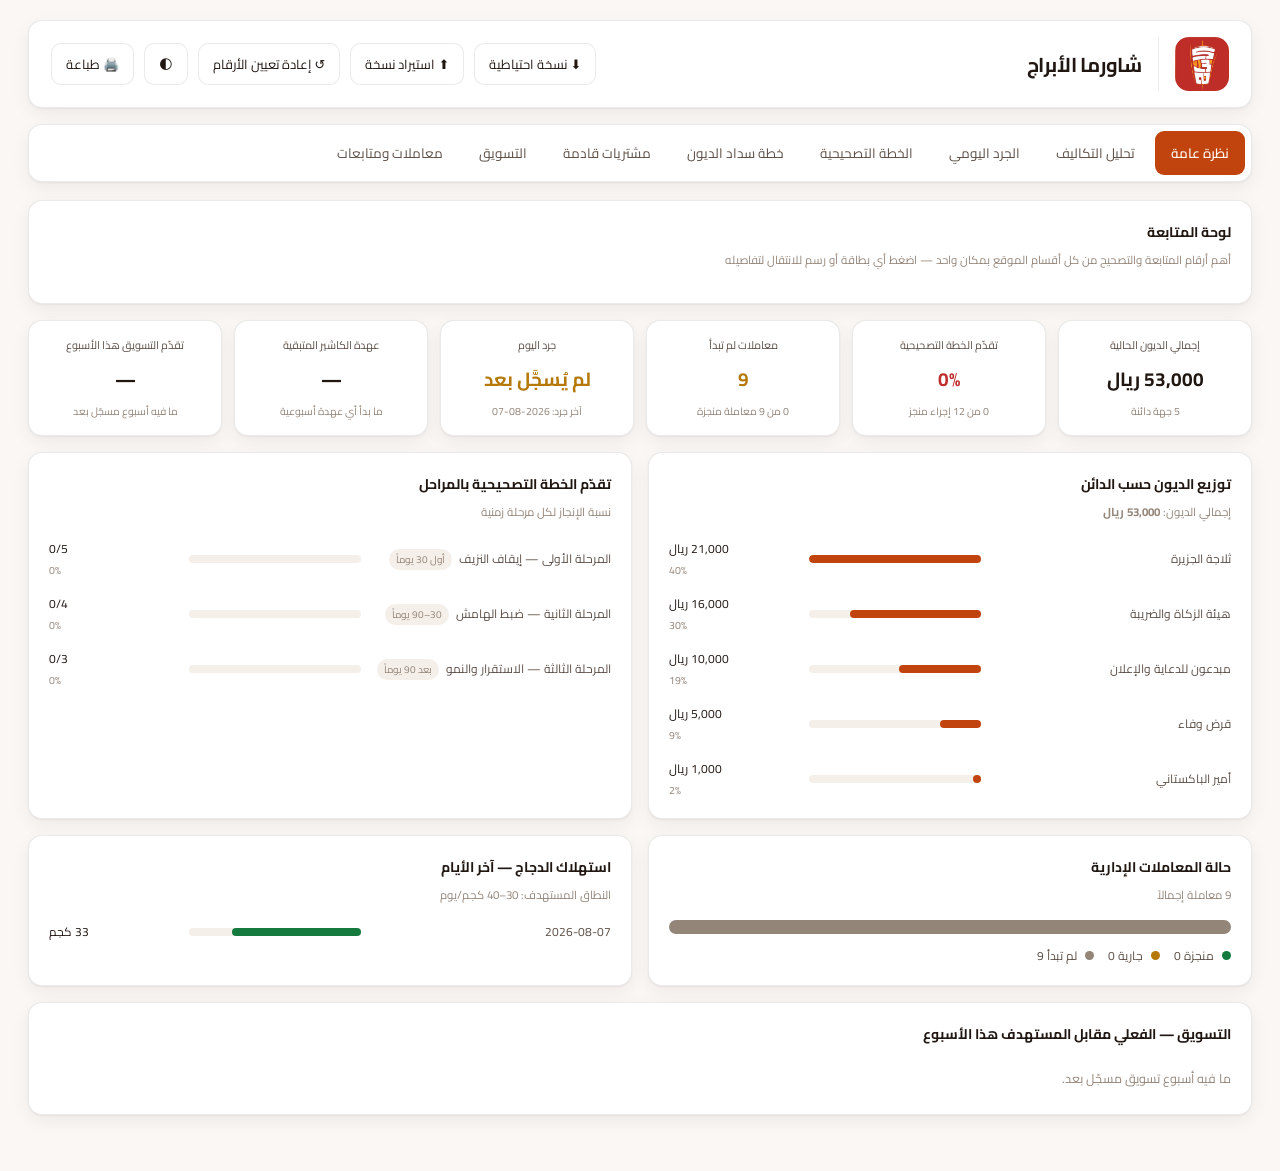
==== index.html @ 577b2f28 "Give the JSONP sync request more time before giving up 15s was cutting it close on a mobile connecti" ====
<!DOCTYPE html>
<html lang="ar" dir="rtl">
<head>
<meta charset="UTF-8" />
<meta name="viewport" content="width=device-width, initial-scale=1.0" />
<title>شاورما الأبراج</title>
<link rel="icon" href="assets/img/logo.png" />
<link rel="preconnect" href="https://fonts.googleapis.com" />
<link rel="preconnect" href="https://fonts.gstatic.com" crossorigin />
<link href="https://fonts.googleapis.com/css2?family=Cairo:wght@400;500;600;700;800&display=swap" rel="stylesheet" />
<link rel="stylesheet" href="assets/css/style.css?v=20260810f" />
</head>
<body>
<div class="page-shell">

  <header class="topbar">
    <div class="topbar-brand">
      <div class="brand-mark"><img src="assets/img/logo.png" alt="شعار شاورما الأبراج" /></div>
      <div class="topbar-divider"></div>
      <div class="topbar-title">
        <h1>شاورما الأبراج</h1>
      </div>
    </div>
    <div class="topbar-actions">
      <button class="btn" id="export-btn">⬇️ نسخة احتياطية</button>
      <button class="btn" id="import-btn">⬆️ استيراد نسخة</button>
      <input type="file" id="import-file-input" accept="application/json" hidden />
      <button class="btn" id="reset-btn">↺ إعادة تعيين الأرقام</button>
      <button class="btn" id="theme-toggle">🌓</button>
      <button class="btn" id="print-btn">🖨️ طباعة</button>
    </div>
  </header>

  <nav class="tabs">
    <button class="tab-link active" data-view="view-overview">نظرة عامة</button>
    <button class="tab-link" data-view="view-costs">تحليل التكاليف</button>
    <button class="tab-link" data-view="view-inventory">الجرد اليومي</button>
    <button class="tab-link" data-view="view-corrective">الخطة التصحيحية</button>
    <button class="tab-link" data-view="view-debt">خطة سداد الديون</button>
    <button class="tab-link" data-view="view-purchases">مشتريات قادمة</button>
    <button class="tab-link" data-view="view-marketing">التسويق</button>
    <button class="tab-link" data-view="view-admin">معاملات ومتابعات</button>
  </nav>

  <!-- نظرة عامة / لوحة المتابعة -->
  <section class="view active" id="view-overview">
    <div class="card" style="margin-bottom:16px">
      <h3>لوحة المتابعة</h3>
      <span class="card-note">أهم أرقام المتابعة والتصحيح من كل أقسام الموقع بمكان واحد — اضغط أي بطاقة أو رسم للانتقال لتفاصيله</span>
    </div>
    <div class="kpi-strip" id="followup-grid"></div>

    <div class="grid grid-2" style="margin-top:16px">
      <div class="card followup-card" id="ov-debt-card">
        <h3>توزيع الديون حسب الدائن</h3>
        <span class="card-note">إجمالي الديون: <b id="ov-debt-total"></b></span>
        <div id="ov-debt-chart"></div>
      </div>
      <div class="card followup-card" id="ov-corrective-card">
        <h3>تقدّم الخطة التصحيحية بالمراحل</h3>
        <span class="card-note">نسبة الإنجاز لكل مرحلة زمنية</span>
        <div id="ov-corrective-chart"></div>
      </div>
    </div>

    <div class="grid grid-2" style="margin-top:16px">
      <div class="card followup-card" id="ov-admin-card">
        <h3>حالة المعاملات الإدارية</h3>
        <span class="card-note" id="ov-admin-note"></span>
        <div id="ov-admin-chart"></div>
      </div>
      <div class="card followup-card" id="ov-chicken-card">
        <h3>استهلاك الدجاج — آخر الأيام</h3>
        <span class="card-note">النطاق المستهدف: <span id="ov-chicken-range"></span></span>
        <div id="ov-chicken-chart"></div>
      </div>
    </div>

    <div class="card followup-card" id="ov-marketing-card" style="margin-top:16px">
      <h3>التسويق — الفعلي مقابل المستهدف هذا الأسبوع</h3>
      <span class="card-note" id="ov-marketing-note"></span>
      <div id="ov-marketing-chart"></div>
    </div>
  </section>

  <!-- تحليل التكاليف -->
  <section class="view" id="view-costs">
    <div class="card" style="margin-bottom:16px">
      <h3>افتراضات الإيراد والإنتاج</h3>
      <span class="card-note">تقدير تقريبي فقط (المبيعات الفعلية تُتابَع بمحاسبة المحل) — يُستخدم لحساب جدوى سداد الديون والمشتريات القادمة، ولا يحتاج تحديث يومي</span>
      <div class="grid grid-4">
        <div class="input-row"><label>أقل مبيعات يومية</label><div class="input-suffix"><input type="number" id="input-salesLow" min="0" step="50" /><span>ريال</span></div></div>
        <div class="input-row"><label>أعلى مبيعات يومية</label><div class="input-suffix"><input type="number" id="input-salesHigh" min="0" step="50" /><span>ريال</span></div></div>
        <div class="input-row"><label>أقل كمية دجاج مُعلّقة</label><div class="input-suffix"><input type="number" id="input-kgLow" min="0" step="1" /><span>كجم/يوم</span></div></div>
        <div class="input-row"><label>أعلى كمية دجاج مُعلّقة</label><div class="input-suffix"><input type="number" id="input-kgHigh" min="0" step="1" /><span>كجم/يوم</span></div></div>
      </div>
      <p class="footnote" id="startup-cost-note" style="margin-bottom:0"></p>
    </div>

    <div class="grid grid-2">
      <div class="card">
        <h3>الرواتب الشهرية</h3>
        <span class="card-note">إجمالي الرواتب: <b id="salaries-total"></b></span>
        <div id="salaries-inputs"></div>
      </div>
      <div class="card">
        <h3>تكاليف تشغيلية ومواد مباشرة</h3>
        <span class="card-note">عدّل أي بند لحظة تغيّر السعر من المورّد</span>
        <div id="other-costs-inputs"></div>
      </div>
    </div>

    <div class="card" style="margin-top:16px">
      <h3>توزيع التكاليف الشهرية — إجمالي <span id="total-costs-value"></span></h3>
      <span class="card-note">مرتبة من الأعلى للأقل، مع نسبة كل بند من متوسط الإيراد الشهري</span>
      <div id="cost-bars"></div>
    </div>

    <div class="card" style="margin-top:16px">
      <h3>ثابتة مقابل متغيرة</h3>
      <span class="card-note">التكاليف الثابتة لا تتغير مع المبيعات؛ المتغيرة (المواد والتغليف) هي محور الخطة التصحيحية</span>
      <div id="fixed-variable-split"></div>
    </div>

    <div class="card" style="margin-top:16px">
      <div class="progress-header">
        <h3 style="margin:0">عهدة الكاشير الأسبوعية</h3>
        <span class="sync-status" id="cashier-sync-status"></span>
      </div>
      <span class="card-note">للعرض فقط — الكاشير يسجّل المشتريات من <a href="cashier.html" target="_blank">صفحة العهدة الخاصة به</a></span>
      <div id="cashier-fund-summary"></div>
    </div>
  </section>

  <!-- الجرد اليومي -->
  <section class="view" id="view-inventory">
    <div class="progress-header">
      <p class="footnote" style="margin:0 4px">الشيف يقدر يسجّل الجرد يومياً من <a href="chef.html" target="_blank">صفحته الخاصة</a> — تظهر هنا تلقائياً.</p>
      <span class="sync-status" id="inventory-sync-status"></span>
    </div>
    <div class="card" id="inventory-toolbar" style="margin-bottom:16px"></div>
    <div id="inventory-body"></div>
  </section>

  <!-- الخطة التصحيحية -->
  <section class="view" id="view-corrective">
    <div class="card" style="margin-bottom:16px">
      <div class="progress-header">
        <h3 style="margin:0">تقدّم الخطة التصحيحية</h3>
        <span id="corrective-progress-label"></span>
      </div>
      <div class="hbar-track" style="height:10px"><div class="hbar-fill" id="corrective-progress-bar" style="width:0%"></div></div>
    </div>
    <div id="corrective-content"></div>
  </section>

  <!-- خطة سداد الديون -->
  <section class="view" id="view-debt">
    <div class="card" style="margin-bottom:16px">
      <h3>الديون الحالية — إجمالي <span id="debts-total"></span></h3>
      <span class="card-note">رتّب الديون بالأسهم ▲▼ حسب أولوية السداد؛ عدّل الاسم والمبلغ مباشرة</span>
      <div id="debts-list"></div>
      <button class="btn btn-sm" id="add-debt-btn" style="margin-top:10px">+ إضافة دين</button>
    </div>

    <div class="card" style="margin-bottom:16px">
      <div class="input-row"><label>القسط الشهري المخصص لسداد الديون</label><div class="input-suffix"><input type="number" id="input-debtTarget" min="0" step="500" /><span>ريال/شهر</span></div></div>
    </div>

    <div class="grid grid-4" id="debt-summary"></div>

    <div class="card note-box" id="debt-feasibility-note" style="margin-top:16px"></div>

    <div class="card" style="margin-top:16px">
      <h3>خطة السداد بالأولوية</h3>
      <span class="card-note">القسط الشهري كاملاً يذهب للدائن الأول حتى يُسدَّد، ثم ينتقل للتالي (طريقة "كرة الثلج")</span>
      <div class="table-wrap" id="debt-priority-plan"></div>
    </div>
  </section>

  <!-- مشتريات قادمة -->
  <section class="view" id="view-purchases">
    <div class="card" style="margin-bottom:16px">
      <h3>معدات مخطط شراؤها — إجمالي المتبقي <span id="purchases-total"></span></h3>
      <span class="card-note">أدخل السعر التقريبي لكل غرض، ورتّبها بالأسهم ▲▼ حسب الأولوية؛ أشّر "تم الشراء" عند إنجازها</span>
      <div id="purchases-list"></div>
      <button class="btn btn-sm" id="add-purchase-btn" style="margin-top:10px">+ إضافة غرض</button>
    </div>

    <div class="card note-box" id="purchases-feasibility-note"></div>
  </section>

  <!-- التسويق -->
  <section class="view" id="view-marketing">
    <div class="card" style="margin-bottom:16px">
      <h3>المستهدفات الأسبوعية</h3>
      <span class="card-note">نشاطات بدون تكلفة تشغيلية إضافية — عدّل المستهدف أو رتّب حسب الأولوية</span>
      <div id="marketing-goals-list"></div>
      <button class="btn btn-sm" id="add-marketing-goal-btn" style="margin-top:10px">+ إضافة مستهدف</button>
    </div>

    <div class="progress-header">
      <p class="footnote" style="margin:0 4px">المسوّقة تقدر تسجّل الفعلي الأسبوعي من <a href="marketer.html" target="_blank">صفحتها الخاصة</a> — يظهر هنا تلقائياً.</p>
      <span class="sync-status" id="marketing-sync-status"></span>
    </div>
    <div class="card" id="marketing-toolbar" style="margin-bottom:16px"></div>
    <div id="marketing-body"></div>
  </section>

  <!-- معاملات ومتابعات إدارية -->
  <section class="view" id="view-admin">
    <div class="progress-header" style="margin-bottom:10px">
      <span class="footnote" style="margin:0 4px">تظهر هنا نفس المعاملات على أي جهاز تفتح منه اللوحة.</span>
      <span class="sync-status" id="admin-sync-status"></span>
    </div>
    <div class="grid grid-4" id="admin-kpi-grid" style="margin-bottom:16px"></div>

    <div class="card" style="margin-bottom:16px">
      <div class="progress-header">
        <h3 style="margin:0">تقدّم المتابعات</h3>
        <span id="admin-progress-label"></span>
      </div>
      <div class="hbar-track" style="height:10px"><div class="hbar-fill" id="admin-progress-bar" style="width:0%"></div></div>
    </div>
    <div id="admin-tasks-content"></div>
  </section>

</div>

<script src="assets/js/data.js?v=20260810f"></script>
<script src="assets/js/app.js?v=20260810f"></script>
</body>
</html>
---- assets/css/style.css ----
/* شاورما الأبراج — لوحة القرار المالي */

:root {
  color-scheme: light;
  --page: #faf7f4;
  --surface: #ffffff;
  --surface-2: #f4efe9;
  --text-primary: #211712;
  --text-secondary: #5c4f47;
  --text-muted: #948579;
  --grid: #e9e0d8;
  --border: rgba(33, 23, 18, 0.09);
  --brand: #c1440e;       /* أحمر شاورما دافئ */
  --brand-text: #a53a0c;
  --brand-ink: #fff6ef;
  --brand-tint: #fbe9dd;

  --good: #157a3d;
  --warning: #b5790a;
  --critical: #c02f2f;

  --fixed-color: #8a6d3b;
  --variable-color: #c1440e;

  --shadow: 0 1px 2px rgba(33,23,18,0.05), 0 6px 18px rgba(33,23,18,0.06);
  --radius: 14px;
}

@media (prefers-color-scheme: dark) {
  :root:where(:not([data-theme="light"])) {
    color-scheme: dark;
    --page: #17110d;
    --surface: #221a15;
    --surface-2: #2b2119;
    --text-primary: #fbf3ec;
    --text-secondary: #d2beb1;
    --text-muted: #9c8a7c;
    --grid: #382c23;
    --border: rgba(255,255,255,0.10);
    --brand: #e2612c;
    --brand-text: #f0946a;
    --brand-ink: #241207;
    --brand-tint: rgba(226,97,44,0.16);

    --good: #3fbd72;
    --warning: #e0a729;
    --critical: #e6685e;

    --fixed-color: #c9a25f;
    --variable-color: #e2612c;

    --shadow: 0 1px 2px rgba(0,0,0,0.3), 0 8px 24px rgba(0,0,0,0.35);
  }
}
:root[data-theme="dark"] {
  color-scheme: dark;
  --page: #17110d;
  --surface: #221a15;
  --surface-2: #2b2119;
  --text-primary: #fbf3ec;
  --text-secondary: #d2beb1;
  --text-muted: #9c8a7c;
  --grid: #382c23;
  --border: rgba(255,255,255,0.10);
  --brand: #e2612c;
  --brand-text: #f0946a;
  --brand-ink: #241207;
  --brand-tint: rgba(226,97,44,0.16);

  --good: #3fbd72;
  --warning: #e0a729;
  --critical: #e6685e;

  --fixed-color: #c9a25f;
  --variable-color: #e2612c;

  --shadow: 0 1px 2px rgba(0,0,0,0.3), 0 8px 24px rgba(0,0,0,0.35);
}

* { box-sizing: border-box; }
html, body {
  margin: 0;
  padding: 0;
  background: var(--page);
  color: var(--text-primary);
  font-family: 'Cairo', system-ui, -apple-system, "Segoe UI", Tahoma, Arial, sans-serif;
}
body { min-height: 100vh; }
a { color: inherit; }

.page-shell { max-width: 1280px; margin: 0 auto; padding: 20px 28px 56px; }

/* ---------- Header ---------- */
.topbar {
  background: var(--surface);
  border: 1px solid var(--border);
  border-radius: var(--radius);
  box-shadow: var(--shadow);
  padding: 16px 22px;
  display: flex;
  align-items: center;
  justify-content: space-between;
  gap: 16px;
  flex-wrap: wrap;
  margin-bottom: 16px;
}
.topbar-brand { display: flex; align-items: center; gap: 16px; }
.topbar-divider { width: 1px; align-self: stretch; background: var(--border); }
.topbar-title h1 { font-size: 20px; font-weight: 700; margin: 0; letter-spacing: -0.01em; }
.topbar-title .sub { font-size: 13px; color: var(--text-secondary); margin-top: 4px; }
.topbar-actions { display: flex; align-items: center; gap: 10px; flex-wrap: wrap; }
.brand-mark {
  width: 54px; height: 54px; border-radius: 14px;
  background: var(--brand);
  display: flex; align-items: center; justify-content: center;
  flex-shrink: 0;
  font-size: 28px;
  overflow: hidden;
}
.brand-mark img { width: 100%; height: 100%; object-fit: cover; }
@media (max-width: 560px) { .topbar-divider { display: none; } }

/* ---------- Tabs ---------- */
.tabs {
  display: flex;
  gap: 4px;
  background: var(--surface);
  border: 1px solid var(--border);
  border-radius: var(--radius);
  box-shadow: var(--shadow);
  padding: 6px;
  margin-bottom: 18px;
  overflow-x: auto;
}
.tab-link {
  border: none;
  background: transparent;
  color: var(--text-secondary);
  font-family: inherit;
  font-size: 13.5px;
  padding: 9px 16px;
  border-radius: 9px;
  cursor: pointer;
  white-space: nowrap;
}
.tab-link:hover { background: var(--surface-2); color: var(--text-primary); }
.tab-link.active { background: var(--brand); color: var(--brand-ink); font-weight: 600; }

.btn {
  border: 1px solid var(--border);
  background: var(--surface);
  color: var(--text-primary);
  border-radius: 10px;
  padding: 8px 14px;
  font-size: 13px;
  cursor: pointer;
  display: inline-flex;
  align-items: center;
  gap: 6px;
  font-family: inherit;
}
.btn:hover { background: var(--surface-2); }

section.view { display: none; }
section.view.active { display: block; }

.grid { display: grid; gap: 16px; }
.grid-4 { grid-template-columns: repeat(4, 1fr); }
.grid-3 { grid-template-columns: repeat(3, 1fr); }
.grid-2 { grid-template-columns: 1fr 1fr; }
@media (max-width: 1080px) {
  .grid-4 { grid-template-columns: repeat(2, 1fr); }
  .grid-3 { grid-template-columns: repeat(2, 1fr); }
  .grid-2 { grid-template-columns: 1fr; }
}
@media (max-width: 640px) {
  .grid-4, .grid-3 { grid-template-columns: 1fr; }
  .page-shell { padding: 14px 14px 40px; }
}

.card {
  background: var(--surface);
  border: 1px solid var(--border);
  border-radius: var(--radius);
  padding: 18px 20px;
  box-shadow: var(--shadow);
}
.card h3 { font-size: 14px; margin: 0 0 4px; color: var(--text-primary); }
.card .card-note { display: block; font-size: 11.5px; color: var(--text-muted); font-weight: 400; margin-bottom: 14px; }

/* Stat tiles */
.stat-tile { text-align: center; }
.stat-tile .stat-label { font-size: 12.5px; color: var(--text-secondary); }
.stat-tile .stat-value {
  font-size: 26px;
  font-weight: 700;
  margin: 8px 0 6px;
  font-variant-numeric: tabular-nums;
}
.stat-delta { font-size: 11.5px; color: var(--text-muted); }
.tone-good { color: var(--good); }
.tone-warning { color: var(--warning); }
.tone-critical { color: var(--critical); }

.followup-card { cursor: pointer; transition: transform 0.12s, box-shadow 0.12s; }
.followup-card:hover { transform: translateY(-2px); box-shadow: 0 4px 14px rgba(0,0,0,0.08); border-color: var(--brand); }

/* Overview KPI strip */
.kpi-strip { display: grid; grid-template-columns: repeat(6, 1fr); gap: 12px; }
.kpi-strip .card { padding: 14px 12px; }
.kpi-strip .stat-label { font-size: 11px; }
.kpi-strip .stat-value { font-size: 19px; margin: 6px 0 4px; }
.kpi-strip .stat-delta { font-size: 10.5px; }
@media (max-width: 1080px) { .kpi-strip { grid-template-columns: repeat(3, 1fr); } }
@media (max-width: 560px) { .kpi-strip { grid-template-columns: repeat(2, 1fr); } }

/* Overview mini charts */
.hbar-row-compact { grid-template-columns: 130px 1fr 78px; }
.hbar-row-compact .hbar-label { font-size: 12px; }
.hbar-row-compact .hbar-value { font-size: 12px; }
.chart-empty { font-size: 12.5px; color: var(--text-muted); padding: 6px 0; }

.stacked-bar { display: flex; height: 14px; border-radius: 999px; overflow: hidden; margin-bottom: 10px; }
.stacked-seg-done { background: var(--good); }
.stacked-seg-progress { background: var(--warning); }
.stacked-seg-pending { background: var(--text-muted); }
.stacked-legend { display: flex; flex-wrap: wrap; gap: 14px; font-size: 12px; color: var(--text-secondary); }
.stacked-legend .dot { display: inline-block; width: 9px; height: 9px; border-radius: 50%; margin-inline-end: 5px; }
.stacked-legend .dot.done { background: var(--good); }
.stacked-legend .dot.progress { background: var(--warning); }
.stacked-legend .dot.pending { background: var(--text-muted); }
.hbar-fill.tone-bg-good { background: var(--good); }
.hbar-fill.tone-bg-warning { background: var(--warning); }
.hbar-fill.tone-bg-critical { background: var(--critical); }

/* Inputs */
.input-row { display: flex; align-items: center; justify-content: space-between; gap: 10px; padding: 8px 0; border-bottom: 1px solid var(--grid); }
.input-row:last-child { border-bottom: none; }
.input-row label { font-size: 13px; color: var(--text-secondary); }
.input-suffix { display: flex; align-items: center; gap: 6px; }
.input-suffix input[type="date"] { width: 150px; }
.input-suffix input {
  width: 100px;
  border: 1px solid var(--border);
  background: var(--surface-2);
  color: var(--text-primary);
  border-radius: 8px;
  padding: 6px 8px;
  font-size: 13px;
  font-family: inherit;
  text-align: center;
}
.input-suffix span { font-size: 11px; color: var(--text-muted); white-space: nowrap; }

/* Bars */
.hbar-row { display: grid; grid-template-columns: 240px 1fr 130px; align-items: center; gap: 10px; margin-bottom: 12px; }
.hbar-row:last-child { margin-bottom: 0; }
.hbar-label { font-size: 12.5px; color: var(--text-secondary); }
.tag-cat { font-size: 10px; color: var(--text-muted); background: var(--surface-2); border-radius: 999px; padding: 1px 7px; margin-inline-start: 4px; }
.hbar-track { background: var(--surface-2); border-radius: 999px; height: 8px; overflow: hidden; }
.hbar-fill { height: 100%; border-radius: 999px 0 0 999px; background: var(--brand); }
.hbar-value { font-size: 12.5px; color: var(--text-primary); text-align: left; font-variant-numeric: tabular-nums; white-space: nowrap; }
.hbar-pct { display: block; font-size: 10.5px; color: var(--text-muted); }
@media (max-width: 720px) {
  .hbar-row { grid-template-columns: 1fr; gap: 4px; }
  .hbar-value { text-align: right; }
}

/* Fixed/variable split */
.split-bar { display: flex; height: 14px; border-radius: 999px; overflow: hidden; margin-bottom: 10px; }
.split-fixed { background: var(--fixed-color); }
.split-variable { background: var(--variable-color); }
.split-legend { display: flex; gap: 18px; font-size: 12.5px; color: var(--text-secondary); }
.split-legend .dot { display: inline-block; width: 9px; height: 9px; border-radius: 50%; margin-inline-end: 5px; }
.split-legend .dot.fixed { background: var(--fixed-color); }
.split-legend .dot.variable { background: var(--variable-color); }

/* Scenario cards */
.scenario-card { padding: 16px 18px; }
.scenario-title { font-size: 14px; font-weight: 700; }
.scenario-sub { font-size: 11.5px; color: var(--text-muted); margin-bottom: 12px; }
.scenario-row { display: flex; justify-content: space-between; font-size: 12.5px; color: var(--text-secondary); padding: 5px 0; border-bottom: 1px dashed var(--grid); }
.scenario-row b { color: var(--text-primary); font-variant-numeric: tabular-nums; }
.scenario-result { border-bottom: none; margin-top: 4px; font-size: 13.5px; }
.scenario-result b { font-size: 16px; }
.scenario-result.tone-good b { color: var(--good); }
.scenario-result.tone-critical b { color: var(--critical); }

/* Diagnosis */
.diagnosis-row { margin: 10px 0 14px; }
.diagnosis-label { font-size: 12.5px; color: var(--text-secondary); margin-bottom: 8px; }
.diagnosis-bar-track { position: relative; background: var(--surface-2); border-radius: 999px; height: 14px; overflow: visible; }
.diagnosis-bar-fill { height: 100%; border-radius: 999px; }
.diagnosis-bar-fill.critical { background: var(--critical); }
.diagnosis-target-marker { position: absolute; top: -3px; bottom: -3px; width: 2px; background: var(--text-primary); }
.diagnosis-legend { display: flex; justify-content: space-between; font-size: 12px; margin-top: 8px; color: var(--text-muted); }
.diagnosis-legend b { font-size: 14px; }
.diagnosis-text { font-size: 13px; color: var(--text-secondary); line-height: 1.8; margin: 0; }

/* Corrective plan */
.corrective-cat { margin-bottom: 16px; }
.corrective-cat-header h3 { margin-bottom: 4px; }
.corrective-cat-header .card-note { line-height: 1.7; margin-bottom: 14px; }
.checklist { display: flex; flex-direction: column; gap: 8px; }
.checklist-item {
  display: flex;
  align-items: flex-start;
  gap: 10px;
  font-size: 13px;
  color: var(--text-primary);
  padding: 8px 10px;
  border-radius: 9px;
  background: var(--surface-2);
  cursor: pointer;
  line-height: 1.6;
}
.checklist-item input { margin-top: 3px; flex-shrink: 0; }
.checklist-item.checked { opacity: 0.55; text-decoration: line-through; }
.progress-header { display: flex; justify-content: space-between; align-items: center; margin-bottom: 10px; }
.progress-header span { font-size: 12.5px; color: var(--text-secondary); }

/* Notes */
.note-box { font-size: 13px; line-height: 1.8; }
.note-neutral { border-inline-start: 4px solid var(--text-muted); }
.note-good { border-inline-start: 4px solid var(--good); }
.note-critical { border-inline-start: 4px solid var(--critical); }
.footnote { font-size: 11.5px; color: var(--text-muted); margin: 14px 4px 0; line-height: 1.7; }

/* Tables */
.table-wrap { overflow-x: auto; }
table { width: 100%; border-collapse: collapse; font-size: 13px; }
thead th { text-align: right; font-size: 11.5px; color: var(--text-muted); font-weight: 600; padding: 8px 10px; border-bottom: 1px solid var(--grid); white-space: nowrap; }
tbody td { padding: 9px 10px; border-bottom: 1px solid var(--grid); font-variant-numeric: tabular-nums; }
tbody tr:last-child td { border-bottom: none; }
tbody tr:hover { background: var(--surface-2); }

.empty-state { text-align: center; padding: 30px 10px; color: var(--text-muted); font-size: 13px; }
.cell-strong { font-weight: 700; white-space: nowrap; }

/* Corrective plan phase badge */
.phase-badge {
  display: inline-block;
  font-size: 11px;
  font-weight: 600;
  color: var(--brand-text);
  background: var(--brand-tint);
  border-radius: 999px;
  padding: 2px 10px;
  margin-inline-start: 6px;
  vertical-align: middle;
}

/* Inventory: day pills + toolbar */
#inventory-toolbar { display: flex; align-items: center; justify-content: space-between; gap: 12px; flex-wrap: wrap; }
.inventory-day-tabs { display: flex; gap: 8px; flex-wrap: wrap; }
.day-pill {
  border: 1px solid var(--border);
  background: var(--surface-2);
  color: var(--text-secondary);
  border-radius: 999px;
  padding: 7px 14px;
  font-size: 12.5px;
  font-family: inherit;
  cursor: pointer;
  font-variant-numeric: tabular-nums;
}
.day-pill:hover { background: var(--brand-tint); }
.day-pill.active { background: var(--brand); color: var(--brand-ink); border-color: transparent; font-weight: 600; }
.inventory-toolbar-actions { display: flex; gap: 8px; }

/* Inventory: add-entry form */
.draft-items { display: flex; flex-direction: column; gap: 8px; margin-top: 8px; }
.draft-item-row {
  display: grid;
  grid-template-columns: 2fr 1fr 1fr 1.4fr 32px;
  gap: 8px;
  align-items: center;
}
.draft-item-header { font-size: 11px; color: var(--text-muted); }
.draft-item-row input {
  border: 1px solid var(--border);
  background: var(--surface-2);
  color: var(--text-primary);
  border-radius: 8px;
  padding: 6px 8px;
  font-size: 12.5px;
  font-family: inherit;
  width: 100%;
}
@media (max-width: 720px) {
  .draft-item-row { grid-template-columns: 1fr 1fr; }
  .draft-item-header { display: none; }
}
.input-row-group { border: 1px solid var(--border); border-radius: 12px; padding: 12px; }
.group-label { display: block; font-size: 12.5px; font-weight: 700; margin-bottom: 6px; }
.form-actions { display: flex; gap: 10px; margin-top: 18px; }

/* Debts list */
#debts-list { margin-top: 12px; }
.debt-row {
  display: grid;
  grid-template-columns: 26px 44px 1.6fr 1fr 32px;
  gap: 8px;
  align-items: center;
  padding: 8px 0;
  border-bottom: 1px solid var(--grid);
}
.debt-rank {
  width: 22px; height: 22px;
  border-radius: 50%;
  background: var(--brand-tint);
  color: var(--brand-text);
  font-size: 11px;
  font-weight: 700;
  display: flex; align-items: center; justify-content: center;
}
.debt-order-btns { display: flex; flex-direction: column; gap: 2px; }
.debt-order-btns .btn { padding: 2px 6px; font-size: 10px; line-height: 1; }
.debt-row input[type="text"], .debt-row > input {
  border: 1px solid var(--border);
  background: var(--surface-2);
  color: var(--text-primary);
  border-radius: 8px;
  padding: 6px 8px;
  font-size: 12.5px;
  font-family: inherit;
  width: 100%;
}
.debt-note { font-size: 11px; color: var(--text-muted); padding: 2px 0 8px 60px; line-height: 1.6; }
@media (max-width: 720px) {
  .debt-row { grid-template-columns: 1fr 1fr; grid-template-areas: "rank order" "name name" "amount remove"; }
  .debt-note { padding-inline-start: 0; }
}

/* Marketing goals */
#marketing-goals-list { margin-top: 12px; }
.marketing-goal-row {
  display: grid;
  grid-template-columns: 44px 2fr 90px 90px 32px;
  gap: 8px;
  align-items: center;
  padding: 8px 0;
  border-bottom: 1px solid var(--grid);
}
.marketing-goal-row input {
  border: 1px solid var(--border);
  background: var(--surface-2);
  color: var(--text-primary);
  border-radius: 8px;
  padding: 6px 8px;
  font-size: 12.5px;
  font-family: inherit;
  width: 100%;
}
@media (max-width: 720px) {
  .marketing-goal-row { grid-template-columns: 1fr 1fr; }
}

/* Admin tasks / متابعات */
.task-list { display: flex; flex-direction: column; gap: 10px; margin-top: 8px; }
.task-card {
  border: 1px solid var(--border);
  border-radius: 12px;
  padding: 12px 14px;
  background: var(--surface-2);
}
.task-card-top { display: flex; align-items: center; gap: 8px; }
.task-name-input { flex: 1; font-weight: 600; }
.task-card input, .task-card select {
  border: 1px solid var(--border);
  background: var(--surface);
  color: var(--text-primary);
  border-radius: 8px;
  padding: 7px 9px;
  font-size: 12.5px;
  font-family: inherit;
}
.task-remove-btn { flex-shrink: 0; }
.status-select {
  border: 1px solid transparent;
  border-radius: 999px;
  padding: 6px 10px;
  font-size: 11.5px;
  font-weight: 600;
  font-family: inherit;
  cursor: pointer;
  text-align: center;
  flex-shrink: 0;
}
.status-select.status-pending { background: var(--surface); color: var(--text-muted); }
.status-select.status-in_progress { background: color-mix(in srgb, var(--warning) 20%, transparent); color: var(--warning); }
.status-select.status-done { background: color-mix(in srgb, var(--good) 16%, transparent); color: var(--good); }

/* Upcoming purchases (reuses .debt-row layout) */
.purchase-check { display: flex; align-items: center; justify-content: center; }
.purchase-check input { width: 18px; height: 18px; cursor: pointer; }
.purchase-row.purchased input[type="text"],
.purchase-row.purchased input:not([type="checkbox"]) { text-decoration: line-through; opacity: 0.6; }

@media print {
  .tabs, .topbar-actions, input { display: none !important; }
  section.view { display: block !important; margin-bottom: 24px; }
}

/* ================= صفحة عهدة الكاشير (cashier.html) ================= */
.cashier-shell { max-width: 480px; margin: 0 auto; padding: 24px 18px 60px; min-height: 100vh; }

.cashier-header { display: flex; align-items: center; gap: 12px; margin-bottom: 20px; flex-wrap: wrap; }
.cashier-header .brand-mark { width: 46px; height: 46px; border-radius: 12px; }
.cashier-header h1 { font-size: 17px; margin: 0; }
.cashier-header .sub { font-size: 12px; color: var(--text-secondary); }
.sync-status { font-size: 11px; color: var(--text-muted); flex-basis: 100%; }
.sync-status.tone-good { color: var(--good); }
.sync-status.tone-critical { color: var(--critical); }

/* Lock screen */
.lock-screen { display: flex; flex-direction: column; align-items: center; padding-top: 40px; }
.lock-screen .brand-mark { width: 84px; height: 84px; border-radius: 20px; margin-bottom: 18px; }
.lock-title { font-size: 16px; font-weight: 700; margin-bottom: 24px; }
.pin-dots { display: flex; gap: 14px; margin-bottom: 32px; }
.pin-dot { width: 16px; height: 16px; border-radius: 50%; border: 2px solid var(--border); background: transparent; }
.pin-dot.filled { background: var(--brand); border-color: var(--brand); }
.pin-dot.error { background: var(--critical); border-color: var(--critical); }
.pin-pad { display: grid; grid-template-columns: repeat(3, 1fr); gap: 14px; width: 100%; max-width: 300px; direction: ltr; }
.pin-key {
  aspect-ratio: 1;
  border-radius: 50%;
  border: 1px solid var(--border);
  background: var(--surface);
  color: var(--text-primary);
  font-size: 24px;
  font-weight: 600;
  box-shadow: var(--shadow);
  cursor: pointer;
}
.pin-key:active { background: var(--surface-2); }
.pin-key.pin-key-empty { visibility: hidden; }
.pin-error-msg { color: var(--critical); font-size: 13px; margin-top: 16px; min-height: 18px; }

/* Cashier main screen */
.fund-hero { text-align: center; padding: 22px 18px; }
.fund-hero .stat-label { font-size: 13px; }
.fund-hero .stat-value { font-size: 40px; }
.fund-breakdown { display: flex; justify-content: center; gap: 28px; margin-top: 14px; font-size: 12.5px; color: var(--text-secondary); }
.fund-breakdown b { display: block; font-size: 16px; color: var(--text-primary); margin-top: 2px; }

.cashier-form-row { display: flex; flex-direction: column; gap: 8px; margin-bottom: 12px; }
.cashier-form-row label { font-size: 12.5px; color: var(--text-secondary); }
.cashier-input {
  border: 1px solid var(--border);
  background: var(--surface-2);
  color: var(--text-primary);
  border-radius: 12px;
  padding: 14px 14px;
  font-size: 16px;
  font-family: inherit;
  width: 100%;
}
.btn-cashier {
  width: 100%;
  padding: 15px;
  border-radius: 12px;
  border: none;
  background: var(--brand);
  color: var(--brand-ink);
  font-size: 15px;
  font-weight: 700;
  font-family: inherit;
  cursor: pointer;
}
.btn-cashier:active { filter: brightness(0.95); }
.btn-cashier-outline {
  width: 100%;
  padding: 13px;
  border-radius: 12px;
  border: 1px solid var(--border);
  background: var(--surface);
  color: var(--text-secondary);
  font-size: 13.5px;
  font-family: inherit;
  cursor: pointer;
}

.expense-entry {
  display: flex;
  justify-content: space-between;
  align-items: center;
  gap: 10px;
  padding: 12px 4px;
  border-bottom: 1px solid var(--grid);
}
.expense-entry:last-child { border-bottom: none; }
.expense-desc { font-size: 13.5px; font-weight: 600; }
.expense-time { font-size: 11px; color: var(--text-muted); margin-top: 2px; }
.expense-amount { font-size: 14.5px; font-weight: 700; font-variant-numeric: tabular-nums; white-space: nowrap; }
.expense-del { border: none; background: transparent; color: var(--text-muted); font-size: 16px; cursor: pointer; padding: 4px 8px; }

.setup-week-card { text-align: center; padding: 30px 20px; }
.week-history-item { display: flex; justify-content: space-between; font-size: 12.5px; padding: 8px 0; border-bottom: 1px solid var(--grid); color: var(--text-secondary); }
.week-history-item:last-child { border-bottom: none; }
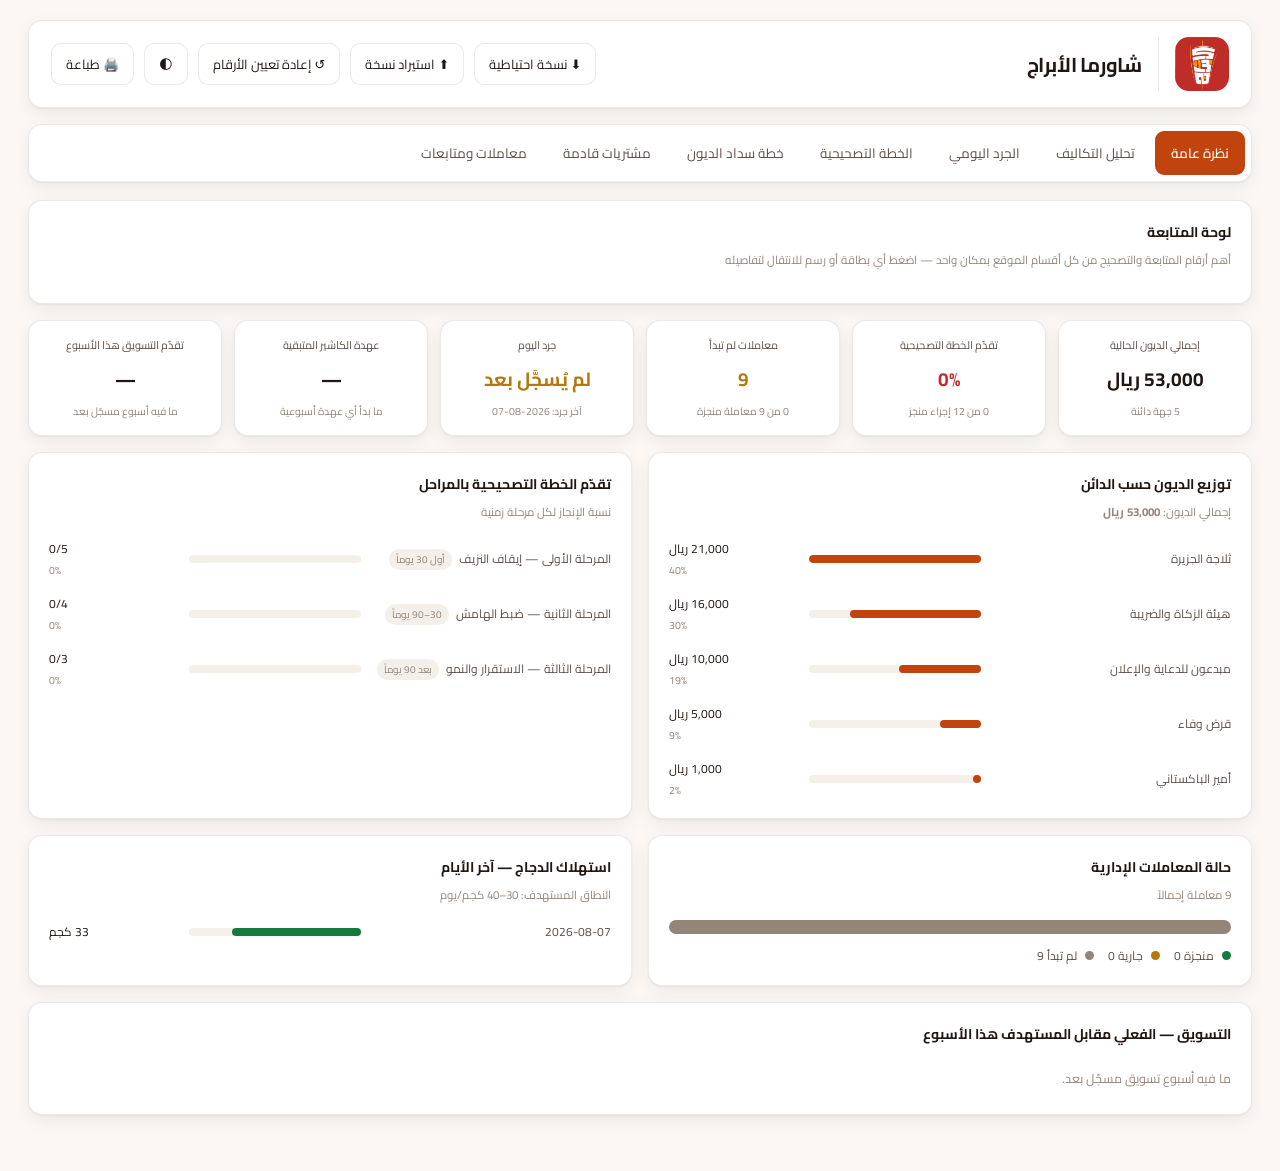
==== commit 20bb3adc: "حذف تبويب التسويق من الشريط العلوي بالموقع الرئيسي" ====
--- a/index.html
+++ b/index.html
@@ -8,7 +8,7 @@
 <link rel="preconnect" href="https://fonts.googleapis.com" />
 <link rel="preconnect" href="https://fonts.gstatic.com" crossorigin />
 <link href="https://fonts.googleapis.com/css2?family=Cairo:wght@400;500;600;700;800&display=swap" rel="stylesheet" />
-<link rel="stylesheet" href="assets/css/style.css?v=20260810f" />
+<link rel="stylesheet" href="assets/css/style.css?v=20260825c" />
 </head>
 <body>
 <div class="page-shell">
@@ -38,7 +38,6 @@
     <button class="tab-link" data-view="view-corrective">الخطة التصحيحية</button>
     <button class="tab-link" data-view="view-debt">خطة سداد الديون</button>
     <button class="tab-link" data-view="view-purchases">مشتريات قادمة</button>
-    <button class="tab-link" data-view="view-marketing">التسويق</button>
     <button class="tab-link" data-view="view-admin">معاملات ومتابعات</button>
   </nav>
 
@@ -190,23 +189,6 @@
     <div class="card note-box" id="purchases-feasibility-note"></div>
   </section>
 
-  <!-- التسويق -->
-  <section class="view" id="view-marketing">
-    <div class="card" style="margin-bottom:16px">
-      <h3>المستهدفات الأسبوعية</h3>
-      <span class="card-note">نشاطات بدون تكلفة تشغيلية إضافية — عدّل المستهدف أو رتّب حسب الأولوية</span>
-      <div id="marketing-goals-list"></div>
-      <button class="btn btn-sm" id="add-marketing-goal-btn" style="margin-top:10px">+ إضافة مستهدف</button>
-    </div>
-
-    <div class="progress-header">
-      <p class="footnote" style="margin:0 4px">المسوّقة تقدر تسجّل الفعلي الأسبوعي من <a href="marketer.html" target="_blank">صفحتها الخاصة</a> — يظهر هنا تلقائياً.</p>
-      <span class="sync-status" id="marketing-sync-status"></span>
-    </div>
-    <div class="card" id="marketing-toolbar" style="margin-bottom:16px"></div>
-    <div id="marketing-body"></div>
-  </section>
-
   <!-- معاملات ومتابعات إدارية -->
   <section class="view" id="view-admin">
     <div class="progress-header" style="margin-bottom:10px">
@@ -227,7 +209,7 @@
 
 </div>
 
-<script src="assets/js/data.js?v=20260810f"></script>
-<script src="assets/js/app.js?v=20260810f"></script>
+<script src="assets/js/data.js?v=20260825c"></script>
+<script src="assets/js/app.js?v=20260825c"></script>
 </body>
 </html>
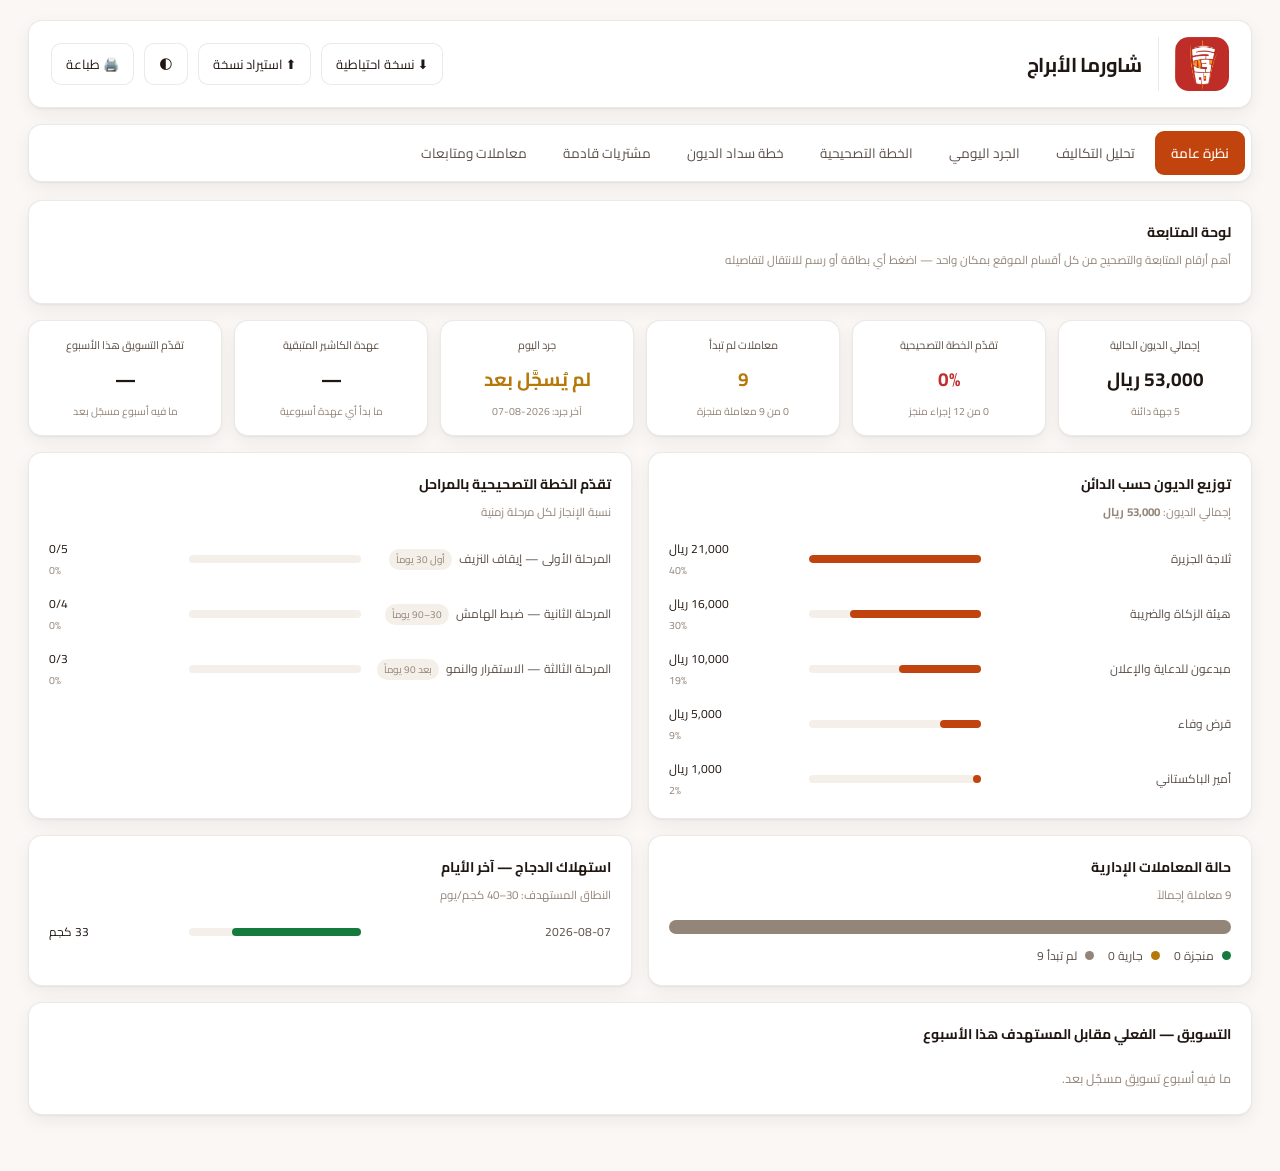
==== commit 8ed212fc: "حذف زر إعادة تعيين الأرقام نهائياً" ====
--- a/index.html
+++ b/index.html
@@ -8,7 +8,7 @@
 <link rel="preconnect" href="https://fonts.googleapis.com" />
 <link rel="preconnect" href="https://fonts.gstatic.com" crossorigin />
 <link href="https://fonts.googleapis.com/css2?family=Cairo:wght@400;500;600;700;800&display=swap" rel="stylesheet" />
-<link rel="stylesheet" href="assets/css/style.css?v=20260825c" />
+<link rel="stylesheet" href="assets/css/style.css?v=20260903d" />
 </head>
 <body>
 <div class="page-shell">
@@ -25,7 +25,6 @@
       <button class="btn" id="export-btn">⬇️ نسخة احتياطية</button>
       <button class="btn" id="import-btn">⬆️ استيراد نسخة</button>
       <input type="file" id="import-file-input" accept="application/json" hidden />
-      <button class="btn" id="reset-btn">↺ إعادة تعيين الأرقام</button>
       <button class="btn" id="theme-toggle">🌓</button>
       <button class="btn" id="print-btn">🖨️ طباعة</button>
     </div>
@@ -209,7 +208,7 @@
 
 </div>
 
-<script src="assets/js/data.js?v=20260825c"></script>
-<script src="assets/js/app.js?v=20260825c"></script>
+<script src="assets/js/data.js?v=20260903d"></script>
+<script src="assets/js/app.js?v=20260903d"></script>
 </body>
 </html>
--- a/assets/css/style.css
+++ b/assets/css/style.css
@@ -432,6 +432,26 @@
   .debt-note { padding-inline-start: 0; }
 }
 
+/* جدول أقساط الدين */
+.installment-box { padding: 4px 0 12px 60px; }
+@media (max-width: 720px) { .installment-box { padding-inline-start: 0; } }
+.installment-form { display: flex; flex-wrap: wrap; gap: 8px; align-items: center; margin-top: 8px; }
+.installment-form .input-suffix { max-width: 160px; }
+.installment-form input[type="date"] {
+  border: 1px solid var(--border);
+  background: var(--surface-2);
+  color: var(--text-primary);
+  border-radius: 8px;
+  padding: 6px 8px;
+  font-size: 12.5px;
+  font-family: inherit;
+}
+.installment-summary { font-size: 12.5px; color: var(--text-secondary); margin-bottom: 6px; }
+.installment-actions { display: flex; gap: 8px; }
+.installment-table-wrap { margin-top: 10px; }
+.installment-table-wrap table { font-size: 12.5px; }
+.installment-total-row td { font-weight: 700; }
+
 /* Marketing goals */
 #marketing-goals-list { margin-top: 12px; }
 .marketing-goal-row {
